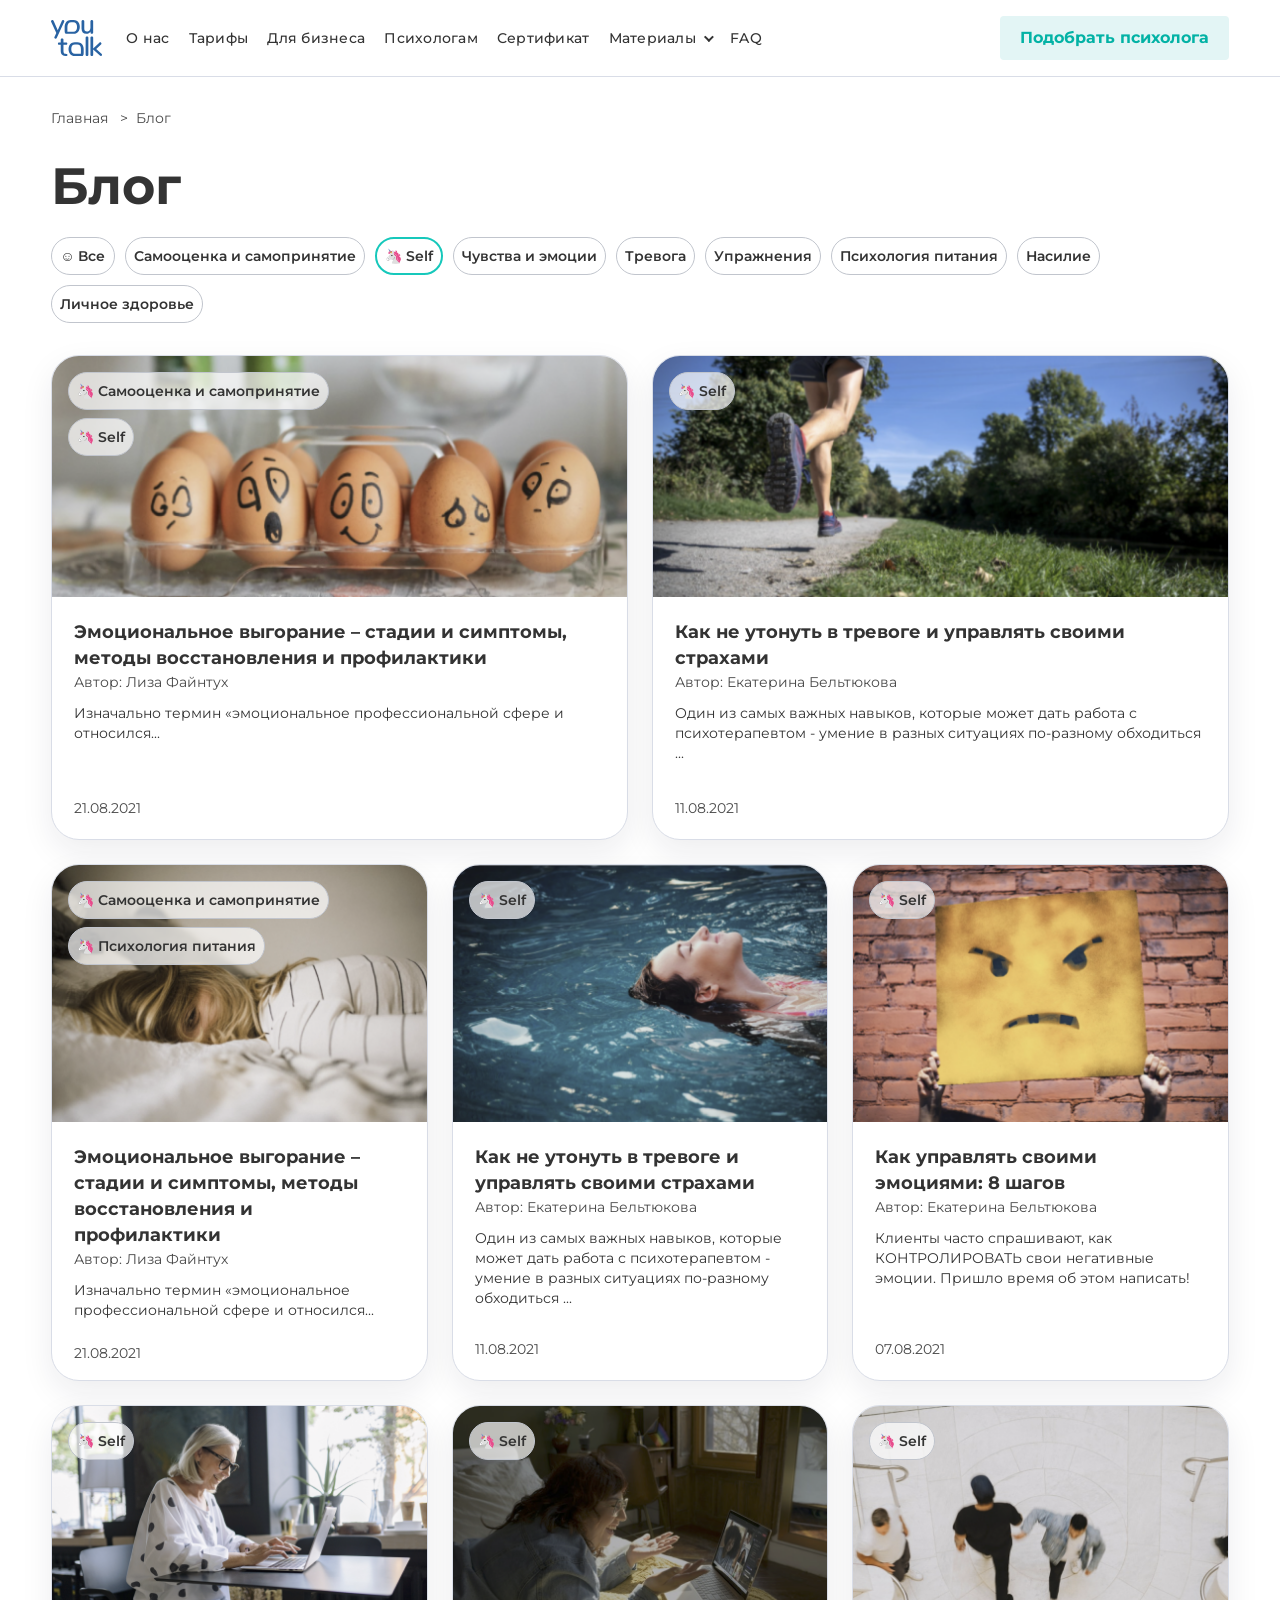
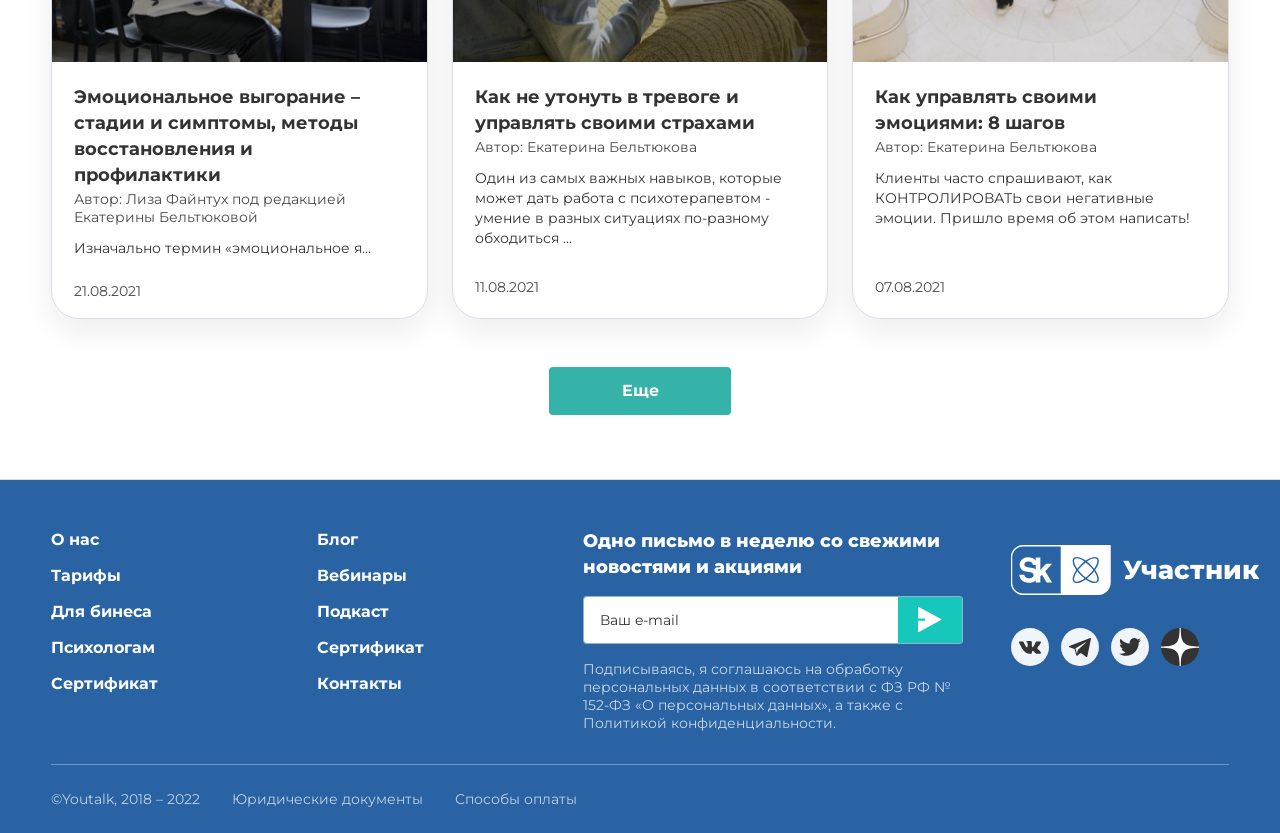
==== src/blog/page.html @ 4089902c "[blog] Updated" ====
<!doctype html>
<html lang="en">
<head>
  <meta charset="utf-8" />
  <meta name="viewport" content="width=device-width, initial-scale=1" />
  <title>Youtalk: Blogs</title>
  <link rel="stylesheet" href="styles.css" />
</head>
<body>
  <a class="skip-link" href="#main-content">Skip to main content</a>

  <header class="site-header">
    <div class="site-header__inner container">
      <a class="site-header__logo logo" href="/" aria-label="Go to homepage">
        <img src="../logo.svg" alt="Youtalk Logo" />
      </a>

      <button
        class="site-header__menu-toggle"
        type="button"
        aria-controls="header-menu"
        aria-expanded="false"
      >
        <span aria-hidden="true">☰</span>
        <span>Settings</span>
      </button>

      <div class="site-header__panel" id="header-menu">
        <nav class="site-header__nav nav" aria-label="Main navigation">
          <a class="nav__link" href="#">О нас</a>
          <a class="nav__link" href="#">Тарифы</a>
          <a class="nav__link" href="#">Для бизнеса</a>
          <a class="nav__link" href="#">Психологам</a>
          <a class="nav__link" href="#">Сертификат</a>

          <details class="nav__dropdown">
            <summary class="nav__link nav__link--dropdown">Материалы</summary>
            <div class="nav__dropdown-menu">
              <a class="nav__dropdown-link" href="#">Placeholder 1</a>
              <a class="nav__dropdown-link" href="#">Placeholder 2</a>
              <a class="nav__dropdown-link" href="#">Placeholder 3</a>
            </div>
          </details>

          <a class="nav__link" href="#">FAQ</a>
        </nav>

        <div class="site-header__actions">
          <a class="button button--primary" href="#">Подобрать психолога</a>
        </div>
      </div>
    </div>
  </header>

  <main class="page" id="main-content">
    <div class="container">
      <nav class="breadcrumbs" aria-label="Breadcrumbs">
        <ol class="breadcrumbs__list">
          <li class="breadcrumbs__item">
            <a class="breadcrumbs__link" href="#">Главная</a>
          </li>
          <li class="breadcrumbs__item" aria-current="page">Блог</li>
        </ol>
      </nav>

      <section class="blog">
        <header class="blog__header">
          <h1 class="blog__title">Блог</h1>

          <div class="tag-list" aria-label="Blog tags">
            <button class="tag" type="button" aria-pressed="false">☺️ Все</button>
            <button class="tag" type="button" aria-pressed="false">Самооценка и самопринятие</button>
            <button class="tag tag--selected" type="button" aria-pressed="true">🦄 Self</button>
            <button class="tag" type="button" aria-pressed="false">Чувства и эмоции</button>
            <button class="tag" type="button" aria-pressed="false">Тревога</button>
            <button class="tag" type="button" aria-pressed="false">Упражнения</button>
            <button class="tag" type="button" aria-pressed="false">Психология питания</button>
            <button class="tag" type="button" aria-pressed="false">Насилие</button>
            <button class="tag" type="button" aria-pressed="false">Личное здоровье</button>
          </div>
        </header>

        <div class="article-grid">
          <article class="article-card article-card--featured">
            <a class="article-card__link" href="#">
              <div class="article-card__media">
                <img class="article-card__image" src="images/article_1.png" alt="Eggs"/>
                <ul class="article-card__tags" aria-label="Article tags">
                  <li class="tag article-card__tag">🦄 Самооценка и самопринятие</li>
                  <li class="tag article-card__tag">🦄 Self</li>
                </ul>
              </div>

              <div class="article-card__content">
                <h2 class="article-card__title">Эмоциональное выгорание – стадии и симптомы, методы восстановления и профилактики</h2>
                <p class="article-card__author">Автор: Лиза Файнтух</p>
                <p class="article-card__excerpt">
                  Изначально термин «эмоциональное профессиональной сфере и относился...
                </p>
                <time class="article-card__date" datetime="2021-08-21">21.08.2021</time>
              </div>
            </a>
          </article>

          <article class="article-card article-card--featured">
            <a class="article-card__link" href="#">
              <div class="article-card__media">
                <img class="article-card__image" src="images/article_2.png" alt="Running"/>
                <ul class="article-card__tags" aria-label="Article tags">
                  <li class="tag article-card__tag">🦄 Self</li>
                </ul>
              </div>

              <div class="article-card__content">
                <h2 class="article-card__title">Как не утонуть в тревоге и управлять своими страхами</h2>
                <p class="article-card__author">Автор: Екатерина Бельтюкова</p>
                <p class="article-card__excerpt">
                  Один из самых важных навыков, которые может дать работа с психотерапевтом - умение в разных ситуациях по-разному обходиться ...
                </p>
                <time class="article-card__date" datetime="2021-08-11">11.08.2021</time>
              </div>
            </a>
          </article>

          <article class="article-card">
            <a class="article-card__link" href="#">
              <div class="article-card__media">
                <img class="article-card__image" src="images/article_3.png" alt="Sleeping"/>
                <ul class="article-card__tags" aria-label="Article tags">
                  <li class="tag article-card__tag">🦄 Самооценка и самопринятие</li>
                  <li class="tag article-card__tag">🦄 Психология питания</li>
                </ul>
              </div>
              <div class="article-card__content">
                <h2 class="article-card__title">Эмоциональное выгорание – стадии и симптомы, методы восстановления и профилактики</h2>
                <p class="article-card__author">Автор: Лиза Файнтух</p>
                <p class="article-card__excerpt">Изначально термин «эмоциональное профессиональной сфере и относился...</p>
                <time class="article-card__date" datetime="2021-08-21">21.08.2021</time>
              </div>
            </a>
          </article>

          <article class="article-card">
            <a class="article-card__link" href="#">
              <div class="article-card__media">
                <img class="article-card__image" src="images/article_4.png" alt="Swimming"/>
                <ul class="article-card__tags" aria-label="Article tags">
                  <li class="tag article-card__tag">🦄 Self</li>
                </ul>
              </div>
              <div class="article-card__content">
                <h2 class="article-card__title">Как не утонуть в тревоге и управлять своими страхами</h2>
                <p class="article-card__author">Автор: Екатерина Бельтюкова</p>
                <p class="article-card__excerpt">Один из самых важных навыков, которые может дать работа с психотерапевтом - умение в разных ситуациях по-разному обходиться ...</p>
                <time class="article-card__date" datetime="2021-08-11">11.08.2021</time>
              </div>
            </a>
          </article>

          <article class="article-card">
            <a class="article-card__link" href="#">
              <div class="article-card__media">
                <img class="article-card__image" src="images/article_5.png" alt="Angry"/>
                <ul class="article-card__tags" aria-label="Article tags">
                  <li class="tag article-card__tag">🦄 Self</li>
                </ul>
              </div>
              <div class="article-card__content">
                <h2 class="article-card__title">Как управлять своими эмоциями: 8 шагов</h2>
                <p class="article-card__author">Автор: Екатерина Бельтюкова</p>
                <p class="article-card__excerpt">Клиенты часто спрашивают, как КОНТРОЛИРОВАТЬ свои негативные эмоции. Пришло время об этом написать!</p>
                <time class="article-card__date" datetime="2021-08-07">07.08.2021</time>
              </div>
            </a>
          </article>

          <article class="article-card">
            <a class="article-card__link" href="#">
              <div class="article-card__media">
                <img class="article-card__image" src="images/article_6.png" alt="Angry"/>
                <ul class="article-card__tags" aria-label="Article tags">
                  <li class="tag article-card__tag">🦄 Self</li>
                </ul>
              </div>
              <div class="article-card__content">
                <h2 class="article-card__title">Эмоциональное выгорание – стадии и симптомы, методы восстановления и профилактики</h2>
                <p class="article-card__author">Автор: Лиза Файнтух под редакцией Екатерины Бельтюковой</p>
                <p class="article-card__excerpt">Изначально термин «эмоциональное я...</p>
                <time class="article-card__date" datetime="2021-08-21">21.08.2021</time>
              </div>
            </a>
          </article>

          <article class="article-card">
            <a class="article-card__link" href="#">
              <div class="article-card__media">
                <img class="article-card__image" src="images/article_7.png" alt="Angry"/>
                <ul class="article-card__tags" aria-label="Article tags">
                  <li class="tag article-card__tag">🦄 Self</li>
                </ul>
              </div>
              <div class="article-card__content">
                <h2 class="article-card__title">Как не утонуть в тревоге и управлять своими страхами</h2>
                <p class="article-card__author">Автор: Екатерина Бельтюкова</p>
                <p class="article-card__excerpt">Один из самых важных навыков, которые может дать работа с психотерапевтом - умение в разных ситуациях по-разному обходиться ...</p>
                <time class="article-card__date" datetime="2021-08-11">11.08.2021</time>
              </div>
            </a>
          </article>

          <article class="article-card">
            <a class="article-card__link" href="#">
              <div class="article-card__media">
                <img class="article-card__image" src="images/article_8.png" alt="Angry"/>
                <ul class="article-card__tags" aria-label="Article tags">
                  <li class="tag article-card__tag">🦄 Self</li>
                </ul>
              </div>
              <div class="article-card__content">
                <h2 class="article-card__title">Как управлять своими эмоциями: 8 шагов</h2>
                <p class="article-card__author">Автор: Екатерина Бельтюкова</p>
                <p class="article-card__excerpt">Клиенты часто спрашивают, как КОНТРОЛИРОВАТЬ свои негативные эмоции. Пришло время об этом написать!</p>
                <time class="article-card__date" datetime="2021-08-07">07.08.2021</time>
              </div>
            </a>
          </article>
        </div>

        <div class="blog__more">
          <button class="button button--secondary" type="button">Еще</button>
        </div>
      </section>
    </div>
  </main>

  <footer class="site-footer">
    <div class="site-footer__inner container">
      <div class="site-footer__top">
        <nav class="site-footer__column site-footer__column--links-left footer-nav" aria-label="Footer navigation one">
          <a class="footer-nav__link" href="#">О нас</a>
          <a class="footer-nav__link" href="#">Тарифы</a>
          <a class="footer-nav__link" href="#">Для бинеса</a>
          <a class="footer-nav__link" href="#">Психологам</a>
          <a class="footer-nav__link" href="#">Сертификат</a>
        </nav>

        <nav class="site-footer__column site-footer__column--links-right footer-nav" aria-label="Footer navigation two">
          <a class="footer-nav__link" href="#">Блог</a>
          <a class="footer-nav__link" href="#">Вебинары</a>
          <a class="footer-nav__link" href="#">Подкаст</a>
          <a class="footer-nav__link" href="#">Сертификат</a>
          <a class="footer-nav__link" href="#">Контакты</a>
        </nav>

        <div class="site-footer__column newsletter">
          <p class="newsletter__title">Одно письмо в неделю со свежими новостями и акциями</p>

          <form class="newsletter__form" action="#" method="post">
            <label class="sr-only" for="newsletter-email">Ваш e-mail</label>
            <input
              class="newsletter__input"
              id="newsletter-email"
              name="email"
              type="email"
              placeholder="Ваш e-mail"
              autocomplete="email"
            />
            <button class="newsletter__button" type="submit"></button>
          </form>

          <p class="newsletter__note">Подписываясь, я соглашаюсь на обработку персональных данных в соответствии с ФЗ РФ № 152-ФЗ «О персональных данных», а также с Политикой конфиденциальности.</p>
        </div>

        <div class="site-footer__column footer-brand">
          <a class="footer-main__social" href="/" aria-label="Go to homepage">
            <img class="footer-main__social-logo" src="../sk.svg" alt="Sk" />
            <p class="footer-main__social-text">Участник</p>
          </a>

          <div class="footer-brand__socials" aria-label="Social links">
            <a class="footer-brand__social" href="#" aria-label="VK">
              <img class="footer-brand__social-logo" src="../vk.svg" alt="VK" />
            </a>
            <a class="footer-brand__social" href="#" aria-label="Telegram">
              <img class="footer-brand__social-logo" src="../telegram.svg" alt="Telegram" />
            </a>
            <a class="footer-brand__social" href="#" aria-label="Twitter (X)">
              <img class="footer-brand__social-logo" src="../twitter.svg" alt="Twitter (X)" />
            </a>
            <a class="footer-brand__social footer-brand__social-inverted" href="#" aria-label="Dzen">
              <img class="footer-brand__social-logo footer-brand__social-expanded" src="../dzen.svg" alt="Dzen" />
            </a>
          </div>
        </div>
      </div>

      <div class="site-footer__divider"></div>

      <div class="site-footer__bottom">
        <p class="site-footer__text">©Youtalk, 2018 – 2022</p>
        <a class="site-footer__text" href="#">Юридические документы</a>
        <a class="site-footer__text" href="#">Способы оплаты</a>
      </div>
    </div>
  </footer>

  <script src="app.js"></script>
</body>
</html>
---- src/blog/styles.css ----
@import url('https://fonts.googleapis.com/css2?family=Montserrat:wght@100..900&display=swap');

:root {
  /* Layout */
  --container-max-width: 1180px;
  --page-padding-inline: clamp(16px, 4vw, 64px);

  /* Colors */
  --color-white: #ffffff;
  --color-text: #333333;
  --color-muted: #494949;
  --color-border: #d9dde7;
  --color-soft: #f5f7fb;
  --color-placeholder: #e7ebf3;
  --color-primary: #1bbec4;
  --color-primary-dark: #129aa0;
  --color-footer: #2963A3;

  /* Typography */
  --font-family-base: "Montserrat", sans-serif;
  --font-size-base: 16px;
  --font-size-small: 0.875rem;
  --font-size-title: clamp(2rem, 4vw, 3.5rem);
  --font-size-card-title: clamp(1.15rem, 1.8vw, 1.6rem);

  /* Shape */
  --radius-small: 10px;
  --radius-medium: 18px;
  --radius-large: 28px;
  --radius-pill: 999px;

  /* Spacing */
  --space-1: 4px;
  --space-2: 8px;
  --space-3: 12px;
  --space-4: 16px;
  --space-5: 24px;
  --space-6: 32px;
  --space-7: 48px;
  --space-8: 64px;

  /* Header */
  --header-height: 76px;

  /* Tags */
  --tag-height: 38px;
  --tag-gap: 10px;

  /* Cards */
  --card-min-height: 460px;
  --card-image-height: 50%;
  --card-padding: 22px;
}

/* Base */

*,
*::before,
*::after {
  box-sizing: border-box;
}

html {
  font-size: var(--font-size-base);
}

body {
  margin: 0;
  font-family: var(--font-family-base);
  color: var(--color-text);
  background: var(--color-white);
}

a {
  color: inherit;
  text-decoration: none;
}

a,
button,
summary {
  cursor: pointer;
}

button,
input {
  font: inherit;
}

img {
  max-width: 100%;
  display: block;
}

.container {
  width: min(100% - (var(--page-padding-inline) * 2), var(--container-max-width));
  margin-inline: auto;
}

.sr-only {
  position: absolute;
  width: 1px;
  height: 1px;
  padding: 0;
  overflow: hidden;
  clip: rect(0 0 0 0);
  white-space: nowrap;
  border: 0;
}

.skip-link {
  position: absolute;
  top: var(--space-3);
  left: var(--space-3);
  z-index: 100;
  padding: var(--space-3) var(--space-4);
  border-radius: var(--radius-small);
  background: var(--color-text);
  color: var(--color-white);
  transform: translateY(-150%);
}

.skip-link:focus {
  transform: translateY(0);
}

:focus-visible {
  outline: 3px solid var(--color-primary);
  outline-offset: 3px;
}

/* Buttons */

/*
display: flex;
flex-direction: row;
align-items: center;
padding: 14px 20px;
gap: 10px;

position: absolute;
width: 230px;
height: 48px;
right: 120px;
top: 14px;

background: #E3F5F5;
border-radius: 4px;

*/

.button {
  display: inline-flex;
  align-items: center;
  justify-content: center;
  padding: 14px 20px;
  border-radius: 4px;
  border-color: transparent;
  font-weight: 700;
  line-height: 1;
}

.button--primary {
  background: #E3F5F5;
  color: #03B2A5;
}

.button--secondary {
  background: #35B3A9;
  color: white;
  width: 182px;
}

/* Header */

.site-header {
  position: sticky;
  top: 0;
  z-index: 50;
  background: rgba(255, 255, 255, 0.95);
  border-bottom: 1px solid var(--color-border);
  backdrop-filter: blur(12px);
}

.site-header__inner {
  position: relative;
  min-height: var(--header-height);
  display: flex;
  align-items: center;
  gap: var(--space-5);
}

.logo {
  display: inline-flex;
  align-items: center;
  gap: var(--space-3);
  flex: 0 0 auto;
  font-weight: 800;
}

.logo__text {
  font-size: 1.2rem;
}

.site-header__panel {
  display: flex;
  align-items: center;
  gap: var(--space-5);
  flex: 1 1 auto;
}

.site-header__nav {
  display: flex;
  align-items: center;
  gap: clamp(12px, 1.5vw, 24px);
  flex-wrap: nowrap;
}

.site-header__actions {
  margin-left: auto;
  flex: 0 0 auto;
}

.site-header__menu-toggle {
  display: none;
  align-items: center;
  gap: var(--space-2);
  margin-left: auto;
  padding: var(--space-2) var(--space-4);
  border: 1px solid var(--color-border);
  border-radius: var(--radius-pill);
  background: var(--color-white);
  color: var(--color-text);
  font-weight: 700;
}



.nav__link {
  display: inline-flex;
  align-items: center;
  min-height: 44px;
  color: var(--color-text);
  font-weight: 500;
  font-size: 14px;
  letter-spacing: 0.25px;
  white-space: nowrap;
  transition: color 160ms ease;
}

.nav__link:hover,
.nav__link:focus-visible {
  color: var(--color-primary-dark);
}

.nav__dropdown {
  position: relative;
}

.nav__dropdown summary {
  list-style: none;
}

.nav__dropdown summary::-webkit-details-marker {
  display: none;
}

.nav__link--dropdown::after {
  content: "";
  width: 7px;
  height: 7px;
  margin-left: var(--space-2);
  border-right: 2px solid currentColor;
  border-bottom: 2px solid currentColor;
  transform: rotate(45deg) translateY(-2px);
  transition: transform 160ms ease;
}

.nav__dropdown[open] .nav__link--dropdown::after {
  transform: rotate(225deg) translateY(-2px);
}

.nav__dropdown-menu {
  position: absolute;
  top: calc(100% + var(--space-2));
  left: 0;
  min-width: 180px;
  padding: var(--space-2);
  border: 1px solid var(--color-border);
  border-radius: var(--radius-medium);
  background: var(--color-white);
  box-shadow: 0 18px 40px rgba(20, 28, 45, 0.12);
}

.nav__dropdown-link {
  display: block;
  padding: var(--space-3);
  border-radius: var(--radius-small);
  color: var(--color-text);
}

.nav__dropdown-link:hover,
.nav__dropdown-link:focus-visible {
  background: var(--color-soft);
}

/* Main */

.page {
  padding-block: var(--space-6) var(--space-8);
}

.breadcrumbs {
  margin-bottom: var(--space-6);
  color: var(--color-muted);
  font-size: var(--font-size-small);
}

.breadcrumbs__list {
  display: flex;
  flex-wrap: wrap;
  gap: var(--space-2);
  padding: 0;
  margin: 0;
  list-style: none;
}

.breadcrumbs__item:not(:last-child)::after {
  content: ">";
  margin-left: var(--space-2);
  color: var(--color-muted);
}

.breadcrumbs__link {
  text-underline-offset: 3px;
}

.blog__header {
  margin-bottom: var(--space-6);
}

.blog__title {
  margin: 0 0 var(--space-5);
  font-size: var(--font-size-title);
  line-height: 1.05;
}

/* Tags */

.tag-list {
  display: flex;
  flex-wrap: wrap;
  gap: var(--tag-gap);
  max-height: calc((var(--tag-height) * 2) + var(--tag-gap));
  overflow: hidden;
  padding-bottom: var(--space-1);
}

.tag {
  display: inline-flex;
  align-items: center;
  justify-content: center;

  min-height: var(--tag-height);
  padding: 6px 8px;
  gap: 4px;

  border: 1px solid #C1C5CD;
  border-radius: 24px;
  background: rgba(255, 255, 255, 0.7);
  color: var(--color-text);

  font-size: 14px;
  font-weight: 600;
  line-height: 20px;
  white-space: nowrap;

  transition:
    border-color 160ms ease,
    color 160ms ease,
    background-color 160ms ease;
}

.tag:hover {
  border-color: var(--color-primary);
  color: var(--color-primary-dark);
}

.tag--selected {
  border: 2px solid #16C8BB;
}

/* Article grid */

.article-grid {
  display: grid;
  grid-template-columns: repeat(6, minmax(0, 1fr));
  gap: var(--space-5);
}

.article-card {
  grid-column: span 2;
  min-height: var(--card-min-height);
  border-radius: var(--radius-large);
  background: var(--color-white);
  border: 1px solid var(--color-border);
  overflow: hidden;
  box-shadow: 0 12px 32px rgba(20, 28, 45, 0.08);
  transition:
    transform 160ms ease,
    box-shadow 160ms ease,
    border-color 160ms ease;
}

.article-card--featured {
  grid-column: span 3;
}

.article-card:hover {
  transform: translateY(-3px);
  border-color: rgba(27, 190, 196, 0.55);
  box-shadow: 0 18px 46px rgba(20, 28, 45, 0.12);
}

.article-card__link {
  display: flex;
  flex-direction: column;
  height: 100%;
}

.article-card__image {
  min-height: 220px;
  flex: 0 0 var(--card-image-height);
  background:
    linear-gradient(135deg, #dde3ef, #f4f7fb);
  position: relative;
}

.article-card__image::before,
.article-card__image::after {
  content: "";
  position: absolute;
  border-radius: var(--radius-pill);
  background: rgba(255, 255, 255, 0.8);
}

.article-card__image::before {
  width: 38%;
  height: 18px;
  left: var(--space-5);
  bottom: var(--space-5);
}

.article-card__image::after {
  width: 24%;
  height: 18px;
  left: var(--space-5);
  bottom: calc(var(--space-5) + 28px);
}

.article-card__content {
  position: relative;
  display: flex;
  flex-direction: column;
  flex: 1 1 auto;
  padding: var(--card-padding);
}

.article-card__tags {
  display: flex;
  flex-direction: column;
  align-items: flex-start;
  padding: 0;
  margin: 10px;
  gap: var(--space-2);
  list-style: none;
}

.article-card__title {
  margin: 0 0 2px;
  color: var(--color-text);
  font-weight: 700;
  font-size: 18px;
  line-height: 26px;
}

.article-card__author {
  margin: 0 0 var(--space-3);
  color: var(--color-muted);
  font-size: var(--font-size-small);
}

.article-card__excerpt {
  margin: 0 0 var(--space-5);
  color: var(--color-text);
  line-height: 20px;
  font-weight: 400;
  font-size: 14px;
  line-height: 20px;
}

.article-card__date {
  margin-top: auto;
  color: var(--color-muted);
  font-size: var(--font-size-small);
}

.blog__more {
  display: flex;
  justify-content: center;
  margin-top: var(--space-7);
}

/* Footer */

.site-footer {
  border-top: 1px solid var(--color-border);
  background: var(--color-footer);
  color: var(--color-white);
}

.site-footer__inner {
  padding-block: var(--space-7) var(--space-5);
}

.site-footer__top {
  display: flex;
  flex-wrap: wrap;
  gap: var(--space-7);
  align-items: flex-start;
}

.site-footer__column {
  flex: 1 1 190px;
}

.footer-nav {
  display: flex;
  flex-direction: column;
  gap: var(--space-3);
}

.footer-nav__link,
.site-footer__link {
  font-weight: 700;
  font-size: 16px;
  line-height: 24px;
  color: white;
}

.footer-nav__link:hover,
.site-footer__link:hover {
  color: var(--color-white);
  text-decoration: underline;
  text-underline-offset: 3px;
}

.newsletter {
  min-width: min(100%, 380px);
}

.newsletter__title,
.newsletter__note {
  margin: 0;
}

.newsletter__title {
  font-size: 18px;
  line-height: 26px;
  font-weight: 800;
}

.newsletter__form {
  display: flex;
  height: 48px;
  margin-block: var(--space-4);
  border: 1px solid rgba(255, 255, 255, 0.45);
  border-radius: 4px;
  overflow: hidden;
  background: rgba(255, 255, 255, 0.1);
}

.newsletter__input {
  min-width: 0;
  flex: 1 1 auto;
  padding: 0 var(--space-4);
  border: 0;
  background: white;
  font-size: 14px;
  line-height: 20px;
  color: var(--color-text);
}

.newsletter__input::placeholder {
  color: var(--color-text);
}

.newsletter__button {
  flex: 0 0 auto;
  padding: 0 var(--space-4);
  border: 4px solid transparent;
  min-width: min(100%, 64px);
  background-color: #16C8BB;
  background-image: url('../button.svg');
  background-size: 24px;
  background-repeat: no-repeat;
  background-position: center;
}

.newsletter__note {
  color: rgba(255, 255, 255, 0.75);
  font-size: var(--font-size-small);
}

.footer-brand {
  display: flex;
  flex-direction: column;
  gap: var(--space-4);
}

.footer-main__social {
  display: flex;
  margin: 0;
  gap: var(--space-3);
}

.footer-main__social-logo {
  width: 112px;
}

.footer-main__social-text {
  font-size: 26px;
  font-weight: 800;
}

.footer-brand__socials {
  display: flex;
  gap: var(--space-3);
}

.footer-brand__social {
  width: 38px;
  height: 38px;
  border-radius: 50%;
  background: #EFF5FB;
  transition: background-color 160ms ease, transform 160ms ease;
  display: flex;
  align-items: center;
  justify-content: center;
}

.footer-brand__social-inverted {
  background: var(--color-text);
}

.footer-brand__social-logo {
  width: 22px;
}

.footer-brand__social-expanded {
  width: 120px;
}

.footer-brand__social:hover {
  background: rgba(255, 255, 255, 0.36);
  transform: translateY(-1px);
}

.site-footer__divider {
  height: 1px;
  margin-block: var(--space-6) var(--space-5);
  background: rgba(255, 255, 255, 0.32);
}

.site-footer__bottom {
  display: flex;
  flex-wrap: wrap;
  gap: var(--space-4) var(--space-6);
  color: rgba(255, 255, 255, 0.82);
}

.site-footer__text {
  color: white;
  font-weight: 400;
  font-size: 14px;
  line-height: 20px;
  opacity: 0.7;
  margin: 0;
}

.article-card__media {
  position: relative;
  flex: 0 0 var(--card-image-height);
  min-height: 220px;
  overflow: hidden;
  background: linear-gradient(135deg, #dde3ef, #f4f7fb);
}

/* Real image */
.article-card__image {
  width: 100%;
  height: 100%;
  min-height: 220px;
  display: block;
  object-fit: cover;
}

/* Optional: useful while src is missing/broken */
.article-card__image:not([src]),
.article-card__image[src=""] {
  opacity: 0;
}

/* Tags literally on top of the image */
.article-card__tags {
  position: absolute;
  top: var(--space-4);
  left: var(--space-4);
  z-index: 2;

  display: flex;
  flex-direction: column;
  align-items: flex-start;
  gap: var(--space-2);

  max-width: calc(100% - var(--space-4) * 2);
  padding: 0;
  margin: 0;
  list-style: none;
}

.article-card__tag {
  max-width: 100%;
}

/* Responsive */

@media (max-width: 1000px) {
  .article-card,
  .article-card--featured {
    grid-column: span 3;
  }
}

@media (max-width: 900px) {
  .site-header__menu-toggle {
    display: inline-flex;
  }

  .site-header__panel {
    position: absolute;
    top: calc(100% + 1px);
    left: 0;
    right: 0;
    display: none;
    flex-direction: column;
    align-items: stretch;
    padding: var(--space-4);
    border: 1px solid var(--color-border);
    border-radius: 0 0 var(--radius-medium) var(--radius-medium);
    background: var(--color-white);
    box-shadow: 0 18px 40px rgba(20, 28, 45, 0.12);
  }

  .site-header__panel--open {
    display: flex;
  }

  .site-header__nav {
    flex-direction: column;
    align-items: stretch;
    gap: var(--space-1);
  }

  .nav__link {
    width: 100%;
    justify-content: space-between;
    padding-inline: var(--space-3);
  }

  .nav__dropdown-menu {
    position: static;
    margin-top: var(--space-2);
    box-shadow: none;
  }

  .site-header__actions {
    margin-left: 0;
  }

  .site-header__actions .button {
    width: 100%;
  }
}

@media (max-width: 680px) {
  :root {
    --card-min-height: 420px;
    --card-padding: 18px;
  }

  .article-card,
  .article-card--featured {
    grid-column: 1 / -1;
  }

  .article-card__image {
    min-height: 190px;
  }

  .site-footer__top {
    flex-direction: row;
    flex-wrap: wrap;
    column-gap: var(--space-4);
    row-gap: var(--space-6);
  }

  .site-footer__column {
    width: auto;
  }

  /* First footer menu: left side */
  .site-footer__column--links-left {
    flex: 0 0 calc(50% - var(--space-2));
    align-items: flex-start;
  }

  /* Second footer menu: right side */
  .site-footer__column--links-right {
    flex: 0 0 calc(50% - var(--space-2));
    align-items: flex-end;
    text-align: right;
  }

  /* Everything after the two menu columns goes below them */
  .newsletter,
  .footer-brand {
    flex: 1 1 100%;
    width: 100%;
  }

  .site-footer__bottom {
    flex-direction: column;
    align-items: flex-start;
  }

  .tag-list {
    flex-wrap: nowrap;
    max-height: none;
    overflow-x: auto;
    overflow-y: hidden;

    /*
      Makes scrolling nicer on mobile.
    */
    -webkit-overflow-scrolling: touch;
    scroll-snap-type: x proximity;

    /*
      Allows focus outlines / shadows not to be clipped too aggressively.
    */
    padding-bottom: var(--space-2);
  }

  .tag {
    scroll-snap-align: start;
  }
}

@media (max-width: 420px) {
  .logo__text {
    display: none;
  }

  .newsletter__form {
    border-radius: var(--radius-medium);
    flex-direction: column;
  }

  .newsletter__input {
    min-height: 46px;
  }

  .newsletter__button {
    min-height: 46px;
  }
}
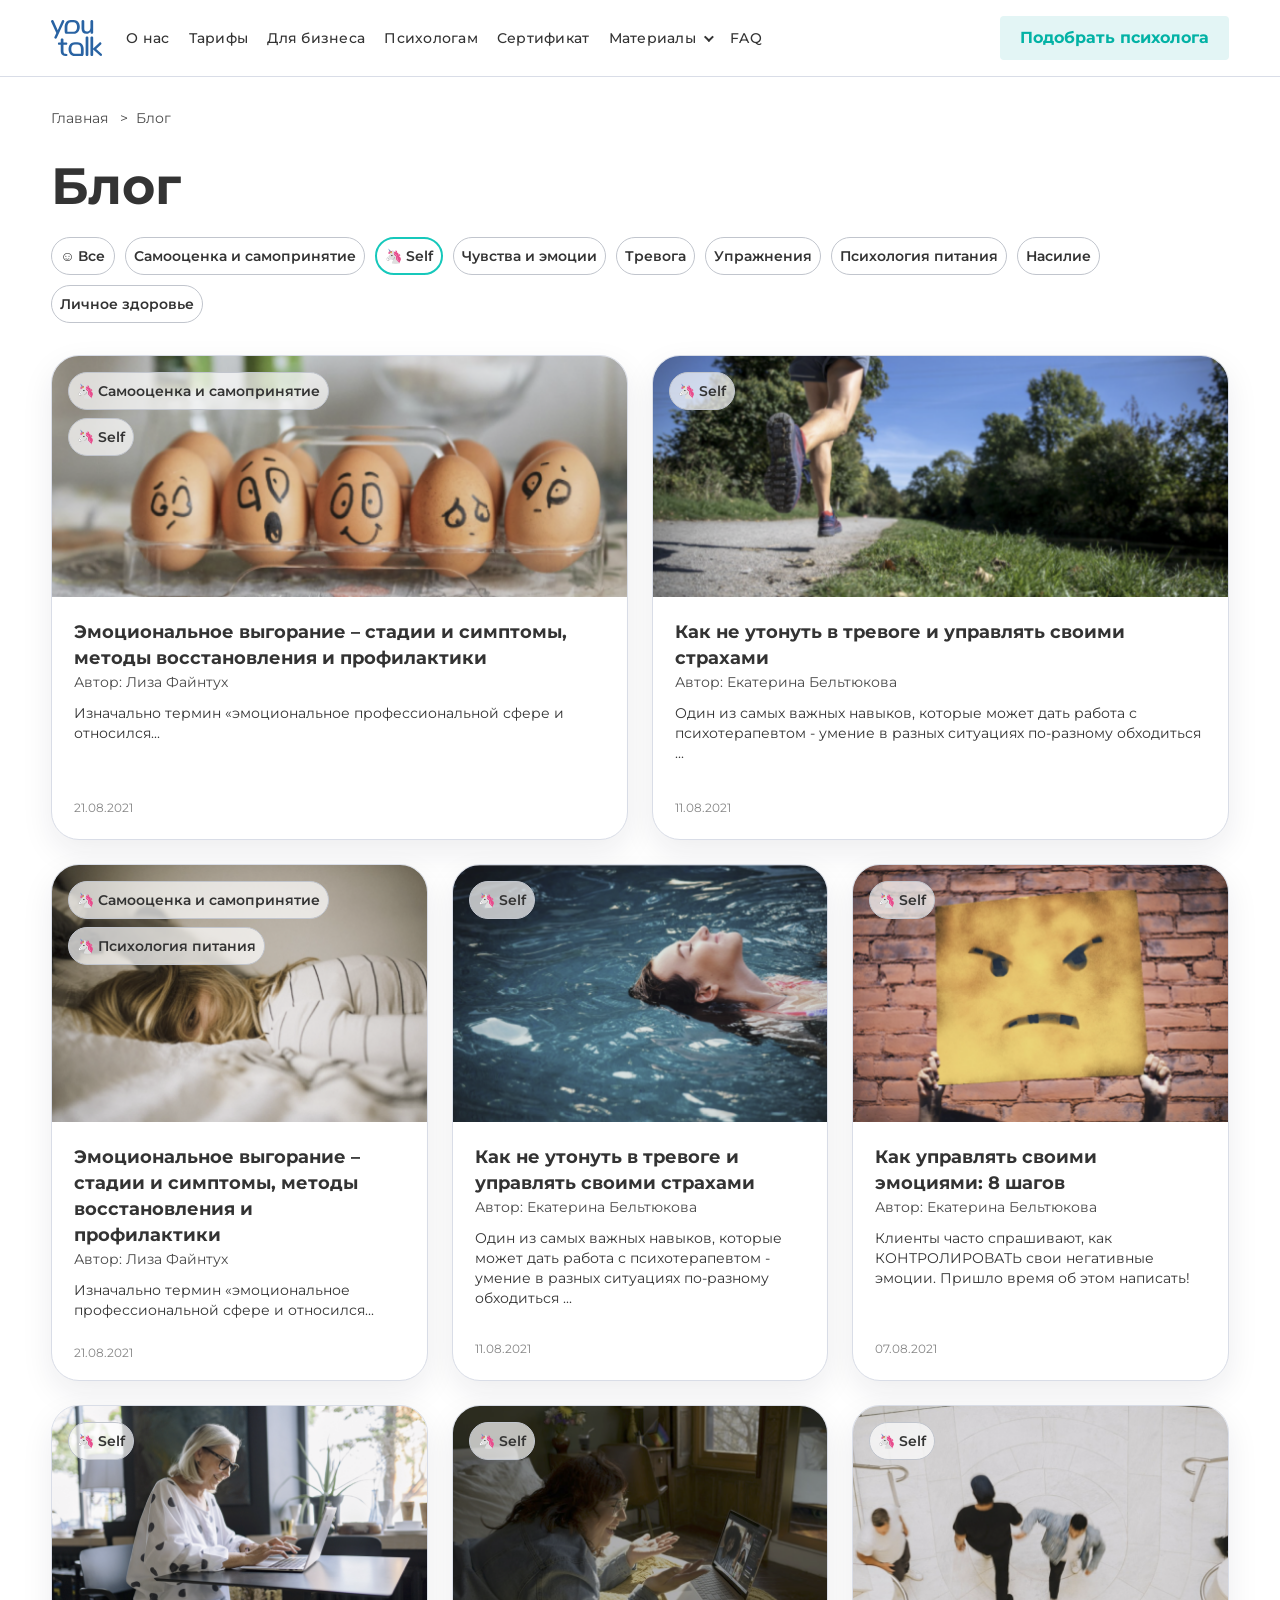
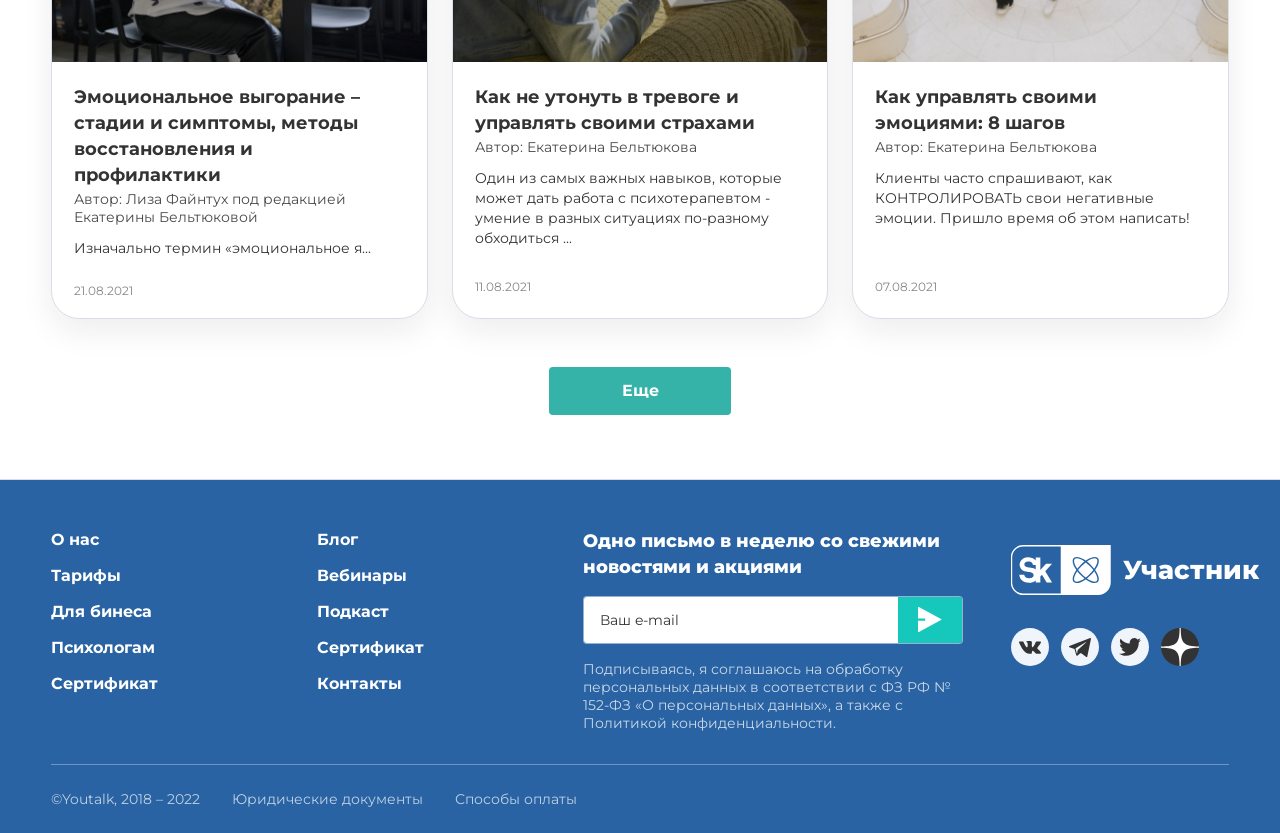
==== commit 318a15c0: "[blog] Clean up" ====
--- a/src/blog/page.html
+++ b/src/blog/page.html
@@ -8,23 +8,15 @@
 </head>
 <body>
   <a class="skip-link" href="#main-content">Skip to main content</a>
-
   <header class="site-header">
     <div class="site-header__inner container">
       <a class="site-header__logo logo" href="/" aria-label="Go to homepage">
         <img src="../logo.svg" alt="Youtalk Logo" />
       </a>
-
-      <button
-        class="site-header__menu-toggle"
-        type="button"
-        aria-controls="header-menu"
-        aria-expanded="false"
-      >
+      <button class="site-header__menu-toggle" type="button" aria-controls="header-menu" aria-expanded="false">
         <span aria-hidden="true">☰</span>
         <span>Settings</span>
       </button>
-
       <div class="site-header__panel" id="header-menu">
         <nav class="site-header__nav nav" aria-label="Main navigation">
           <a class="nav__link" href="#">О нас</a>
@@ -32,7 +24,6 @@
           <a class="nav__link" href="#">Для бизнеса</a>
           <a class="nav__link" href="#">Психологам</a>
           <a class="nav__link" href="#">Сертификат</a>
-
           <details class="nav__dropdown">
             <summary class="nav__link nav__link--dropdown">Материалы</summary>
             <div class="nav__dropdown-menu">
@@ -41,10 +32,8 @@
               <a class="nav__dropdown-link" href="#">Placeholder 3</a>
             </div>
           </details>
-
           <a class="nav__link" href="#">FAQ</a>
         </nav>
-
         <div class="site-header__actions">
           <a class="button button--primary" href="#">Подобрать психолога</a>
         </div>
@@ -62,11 +51,9 @@
           <li class="breadcrumbs__item" aria-current="page">Блог</li>
         </ol>
       </nav>
-
       <section class="blog">
         <header class="blog__header">
           <h1 class="blog__title">Блог</h1>
-
           <div class="tag-list" aria-label="Blog tags">
             <button class="tag" type="button" aria-pressed="false">☺️ Все</button>
             <button class="tag" type="button" aria-pressed="false">Самооценка и самопринятие</button>
@@ -79,7 +66,6 @@
             <button class="tag" type="button" aria-pressed="false">Личное здоровье</button>
           </div>
         </header>
-
         <div class="article-grid">
           <article class="article-card article-card--featured">
             <a class="article-card__link" href="#">
@@ -90,7 +76,6 @@
                   <li class="tag article-card__tag">🦄 Self</li>
                 </ul>
               </div>
-
               <div class="article-card__content">
                 <h2 class="article-card__title">Эмоциональное выгорание – стадии и симптомы, методы восстановления и профилактики</h2>
                 <p class="article-card__author">Автор: Лиза Файнтух</p>
@@ -110,13 +95,10 @@
                   <li class="tag article-card__tag">🦄 Self</li>
                 </ul>
               </div>
-
               <div class="article-card__content">
                 <h2 class="article-card__title">Как не утонуть в тревоге и управлять своими страхами</h2>
                 <p class="article-card__author">Автор: Екатерина Бельтюкова</p>
-                <p class="article-card__excerpt">
-                  Один из самых важных навыков, которые может дать работа с психотерапевтом - умение в разных ситуациях по-разному обходиться ...
-                </p>
+                <p class="article-card__excerpt">Один из самых важных навыков, которые может дать работа с психотерапевтом - умение в разных ситуациях по-разному обходиться ...</p>
                 <time class="article-card__date" datetime="2021-08-11">11.08.2021</time>
               </div>
             </a>
@@ -225,7 +207,6 @@
             </a>
           </article>
         </div>
-
         <div class="blog__more">
           <button class="button button--secondary" type="button">Еще</button>
         </div>
@@ -243,7 +224,6 @@
           <a class="footer-nav__link" href="#">Психологам</a>
           <a class="footer-nav__link" href="#">Сертификат</a>
         </nav>
-
         <nav class="site-footer__column site-footer__column--links-right footer-nav" aria-label="Footer navigation two">
           <a class="footer-nav__link" href="#">Блог</a>
           <a class="footer-nav__link" href="#">Вебинары</a>
@@ -251,10 +231,8 @@
           <a class="footer-nav__link" href="#">Сертификат</a>
           <a class="footer-nav__link" href="#">Контакты</a>
         </nav>
-
         <div class="site-footer__column newsletter">
           <p class="newsletter__title">Одно письмо в неделю со свежими новостями и акциями</p>
-
           <form class="newsletter__form" action="#" method="post">
             <label class="sr-only" for="newsletter-email">Ваш e-mail</label>
             <input
@@ -267,16 +245,13 @@
             />
             <button class="newsletter__button" type="submit"></button>
           </form>
-
           <p class="newsletter__note">Подписываясь, я соглашаюсь на обработку персональных данных в соответствии с ФЗ РФ № 152-ФЗ «О персональных данных», а также с Политикой конфиденциальности.</p>
         </div>
-
         <div class="site-footer__column footer-brand">
           <a class="footer-main__social" href="/" aria-label="Go to homepage">
             <img class="footer-main__social-logo" src="../sk.svg" alt="Sk" />
             <p class="footer-main__social-text">Участник</p>
           </a>
-
           <div class="footer-brand__socials" aria-label="Social links">
             <a class="footer-brand__social" href="#" aria-label="VK">
               <img class="footer-brand__social-logo" src="../vk.svg" alt="VK" />
@@ -293,9 +268,7 @@
           </div>
         </div>
       </div>
-
       <div class="site-footer__divider"></div>
-
       <div class="site-footer__bottom">
         <p class="site-footer__text">©Youtalk, 2018 – 2022</p>
         <a class="site-footer__text" href="#">Юридические документы</a>
@@ -303,7 +276,5 @@
       </div>
     </div>
   </footer>
-
-  <script src="app.js"></script>
 </body>
 </html>
--- a/src/blog/styles.css
+++ b/src/blog/styles.css
@@ -1,35 +1,29 @@
 @import url('https://fonts.googleapis.com/css2?family=Montserrat:wght@100..900&display=swap');
 
 :root {
-  /* Layout */
   --container-max-width: 1180px;
   --page-padding-inline: clamp(16px, 4vw, 64px);
 
-  /* Colors */
   --color-white: #ffffff;
   --color-text: #333333;
   --color-muted: #494949;
   --color-border: #d9dde7;
   --color-soft: #f5f7fb;
-  --color-placeholder: #e7ebf3;
   --color-primary: #1bbec4;
   --color-primary-dark: #129aa0;
   --color-footer: #2963A3;
 
-  /* Typography */
   --font-family-base: "Montserrat", sans-serif;
   --font-size-base: 16px;
   --font-size-small: 0.875rem;
   --font-size-title: clamp(2rem, 4vw, 3.5rem);
   --font-size-card-title: clamp(1.15rem, 1.8vw, 1.6rem);
 
-  /* Shape */
   --radius-small: 10px;
   --radius-medium: 18px;
   --radius-large: 28px;
   --radius-pill: 999px;
 
-  /* Spacing */
   --space-1: 4px;
   --space-2: 8px;
   --space-3: 12px;
@@ -39,20 +33,15 @@
   --space-7: 48px;
   --space-8: 64px;
 
-  /* Header */
   --header-height: 76px;
 
-  /* Tags */
   --tag-height: 38px;
   --tag-gap: 10px;
 
-  /* Cards */
   --card-min-height: 460px;
   --card-image-height: 50%;
   --card-padding: 22px;
 }
-
-/* Base */
 
 *,
 *::before,
@@ -129,26 +118,6 @@
   outline-offset: 3px;
 }
 
-/* Buttons */
-
-/*
-display: flex;
-flex-direction: row;
-align-items: center;
-padding: 14px 20px;
-gap: 10px;
-
-position: absolute;
-width: 230px;
-height: 48px;
-right: 120px;
-top: 14px;
-
-background: #E3F5F5;
-border-radius: 4px;
-
-*/
-
 .button {
   display: inline-flex;
   align-items: center;
@@ -167,11 +136,9 @@
 
 .button--secondary {
   background: #35B3A9;
-  color: white;
+  color: var(--color-white);
   width: 182px;
 }
-
-/* Header */
 
 .site-header {
   position: sticky;
@@ -234,8 +201,6 @@
   font-weight: 700;
 }
 
-
-
 .nav__link {
   display: inline-flex;
   align-items: center;
@@ -304,8 +269,6 @@
   background: var(--color-soft);
 }
 
-/* Main */
-
 .page {
   padding-block: var(--space-6) var(--space-8);
 }
@@ -345,8 +308,6 @@
   line-height: 1.05;
 }
 
-/* Tags */
-
 .tag-list {
   display: flex;
   flex-wrap: wrap;
@@ -389,8 +350,6 @@
 .tag--selected {
   border: 2px solid #16C8BB;
 }
-
-/* Article grid */
 
 .article-grid {
   display: grid;
@@ -501,8 +460,10 @@
 
 .article-card__date {
   margin-top: auto;
-  color: var(--color-muted);
+  color: #868686;
   font-size: var(--font-size-small);
+  font-size: 12px;
+  line-height: 18px;
 }
 
 .blog__more {
@@ -510,8 +471,6 @@
   justify-content: center;
   margin-top: var(--space-7);
 }
-
-/* Footer */
 
 .site-footer {
   border-top: 1px solid var(--color-border);
@@ -545,7 +504,7 @@
   font-weight: 700;
   font-size: 16px;
   line-height: 24px;
-  color: white;
+  color: var(--color-white);
 }
 
 .footer-nav__link:hover,
@@ -680,7 +639,7 @@
 }
 
 .site-footer__text {
-  color: white;
+  color: var(--color-white);
   font-weight: 400;
   font-size: 14px;
   line-height: 20px;
@@ -696,7 +655,6 @@
   background: linear-gradient(135deg, #dde3ef, #f4f7fb);
 }
 
-/* Real image */
 .article-card__image {
   width: 100%;
   height: 100%;
@@ -705,13 +663,11 @@
   object-fit: cover;
 }
 
-/* Optional: useful while src is missing/broken */
 .article-card__image:not([src]),
 .article-card__image[src=""] {
   opacity: 0;
 }
 
-/* Tags literally on top of the image */
 .article-card__tags {
   position: absolute;
   top: var(--space-4);
@@ -732,8 +688,6 @@
 .article-card__tag {
   max-width: 100%;
 }
-
-/* Responsive */
 
 @media (max-width: 1000px) {
   .article-card,
@@ -819,20 +773,17 @@
     width: auto;
   }
 
-  /* First footer menu: left side */
   .site-footer__column--links-left {
     flex: 0 0 calc(50% - var(--space-2));
     align-items: flex-start;
   }
 
-  /* Second footer menu: right side */
   .site-footer__column--links-right {
     flex: 0 0 calc(50% - var(--space-2));
     align-items: flex-end;
     text-align: right;
   }
 
-  /* Everything after the two menu columns goes below them */
   .newsletter,
   .footer-brand {
     flex: 1 1 100%;
@@ -850,15 +801,9 @@
     overflow-x: auto;
     overflow-y: hidden;
 
-    /*
-      Makes scrolling nicer on mobile.
-    */
     -webkit-overflow-scrolling: touch;
     scroll-snap-type: x proximity;
 
-    /*
-      Allows focus outlines / shadows not to be clipped too aggressively.
-    */
     padding-bottom: var(--space-2);
   }
 
@@ -884,4 +829,4 @@
   .newsletter__button {
     min-height: 46px;
   }
-}+}
